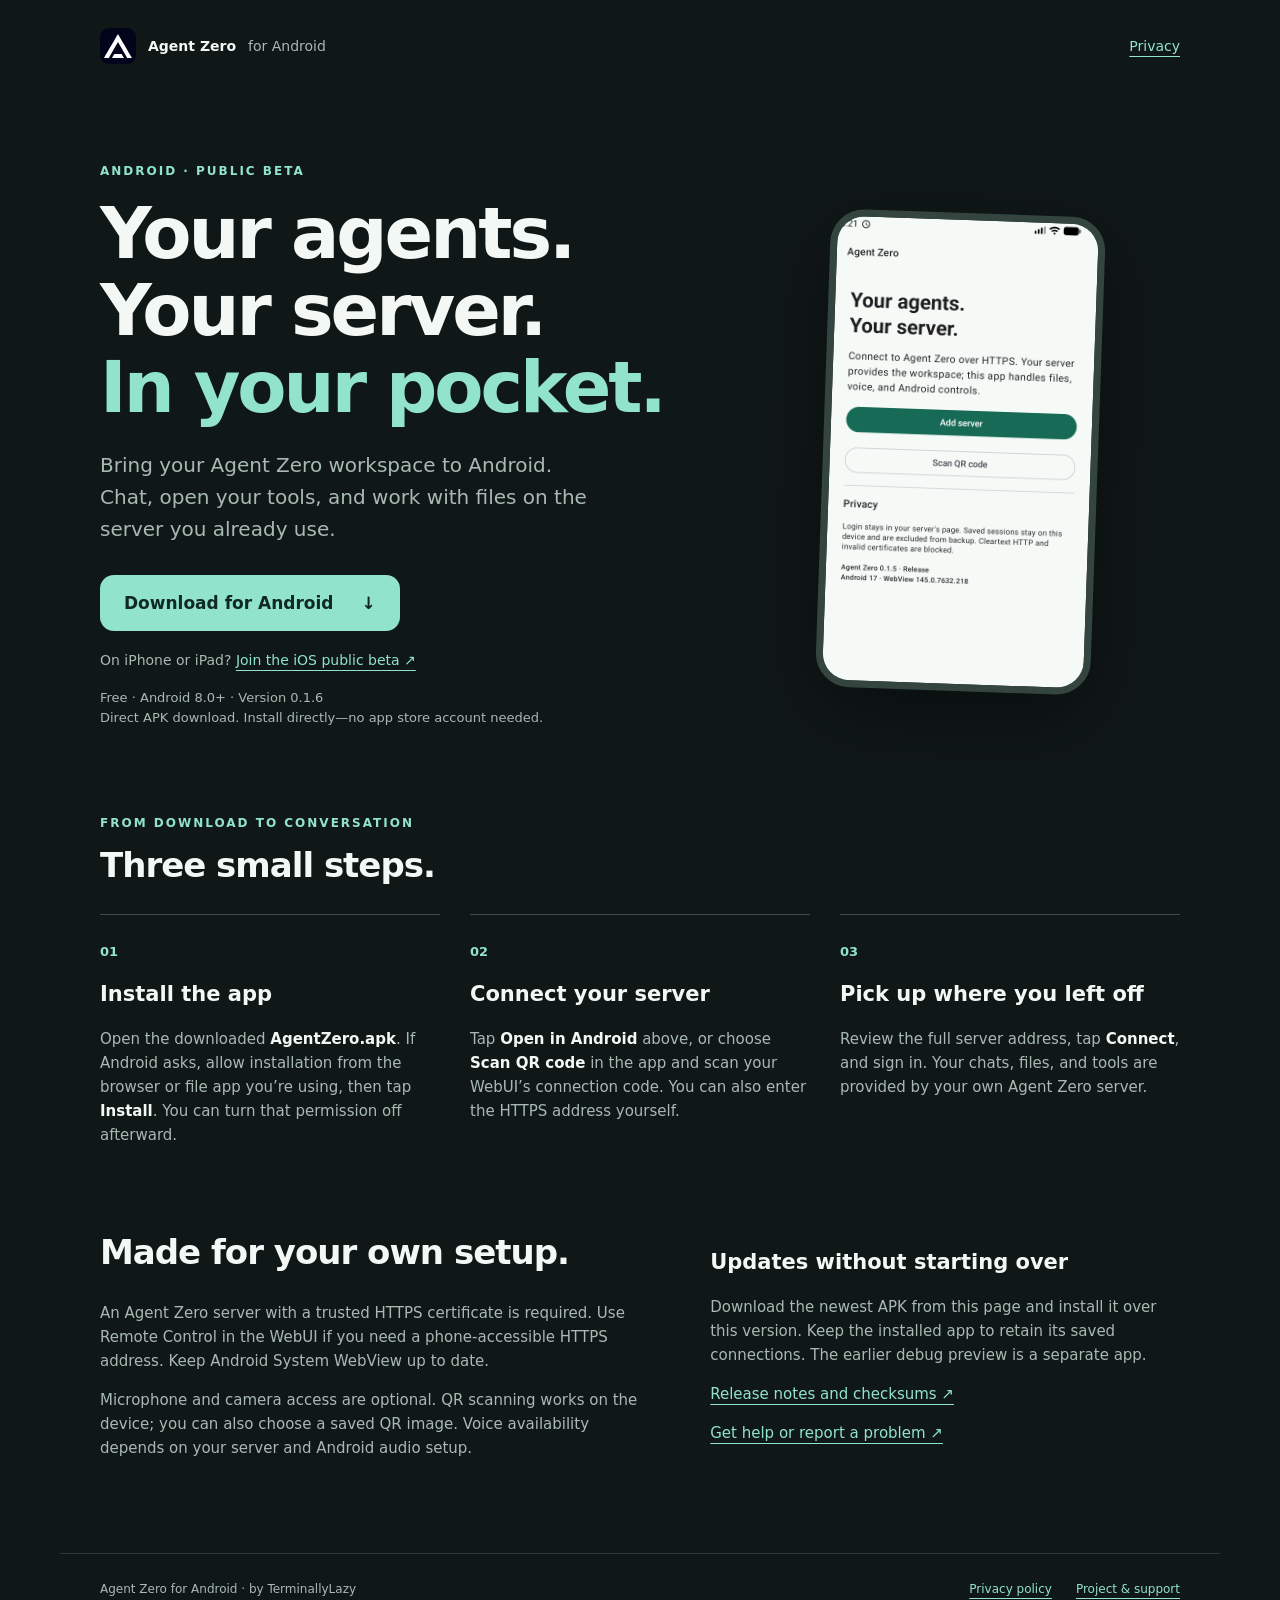
==== distribution/site/index.html @ 4be5605c "Publish Android source and compact mobile downloads with Agent Zero branding" ====
<!doctype html>
<html lang="en">
<head>
  <meta charset="utf-8"><meta name="viewport" content="width=device-width,initial-scale=1">
  <meta name="referrer" content="no-referrer">
  <meta http-equiv="Content-Security-Policy" content="default-src 'self'; script-src 'self'; style-src 'self'; img-src 'self' data:; connect-src 'self'; base-uri 'none'; form-action 'none'; object-src 'none'">
  <title>Agent Zero for Android — Download</title>
  <meta name="description" content="Take your own Agent Zero workspace with you. Download the Android app, then connect to your HTTPS server with a link or QR code.">
  <link rel="icon" href="icon.svg" type="image/svg+xml"><link rel="stylesheet" href="style.css">
  <script type="module" src="install.mjs"></script>
</head>
<body>
  <header><a class="brand" href="./"><img src="icon.svg" width="36" height="36" alt="">Agent Zero <span>for Android</span></a><a href="privacy.html">Privacy</a></header>
  <main>
    <section class="hero">
      <div><p class="eyebrow">ANDROID · PUBLIC BETA</p><h1>Your agents.<br>Your server.<br><em>In your pocket.</em></h1>
        <p class="lead">Bring your Agent Zero workspace to Android. Chat, open your tools, and work with files on the server you already use.</p>
        <a class="button primary" id="download" href="https://github.com/TerminallyLazy/a0-android/releases/latest/download/AgentZero.apk" rel="noreferrer">Download for Android <span aria-hidden="true">↓</span></a>
        <a class="button secondary" id="quick-open" hidden>Already installed? Open app <span aria-hidden="true">↗</span></a>
        <p class="ios-beta">On iPhone or iPad? <a href="https://testflight.apple.com/join/xqAFS5er" rel="noreferrer">Join the iOS public beta ↗</a></p>
        <p class="fine">Free · Android 8.0+ · <span id="version">Version 0.1.6</span><br>Direct APK download. Install directly—no app store account needed.</p>
      </div>
      <div class="preview"><img src="workspace.png" alt="Agent Zero Android connection screen with Add server and Scan QR code controls" width="1080" height="1920"></div>
    </section>
    <section class="connect" id="connect" hidden>
      <div><p class="eyebrow">READY TO CONNECT</p><h2>Connect your server.</h2><p id="server" class="address"></p><p>Installed the app? Open it, review this address, and tap <strong>Connect</strong>. Sign in on your server’s page if asked.</p></div>
      <a class="button primary" id="open-app">Open in Android <span aria-hidden="true">↗</span></a>
    </section>
    <section aria-labelledby="setup"><p class="eyebrow">FROM DOWNLOAD TO CONVERSATION</p><h2 id="setup">Three small steps.</h2>
      <div class="steps">
        <article><span class="number">01</span><h3>Install the app</h3><p>Open the downloaded <strong>AgentZero.apk</strong>. If Android asks, allow installation from the browser or file app you’re using, then tap <strong>Install</strong>. You can turn that permission off afterward.</p></article>
        <article><span class="number">02</span><h3>Connect your server</h3><p>Tap <strong>Open in Android</strong> above, or choose <strong>Scan QR code</strong> in the app and scan your WebUI’s connection code. You can also enter the HTTPS address yourself.</p></article>
        <article><span class="number">03</span><h3>Pick up where you left off</h3><p>Review the full server address, tap <strong>Connect</strong>, and sign in. Your chats, files, and tools are provided by your own Agent Zero server.</p></article>
      </div>
    </section>
    <section class="details"><div><h2>Made for your own setup.</h2><p>An Agent Zero server with a trusted HTTPS certificate is required. Use Remote Control in the WebUI if you need a phone-accessible HTTPS address. Keep Android System WebView up to date.</p><p>Microphone and camera access are optional. QR scanning works on the device; you can also choose a saved QR image. Voice availability depends on your server and Android audio setup.</p></div><div><h3>Updates without starting over</h3><p>Download the newest APK from this page and install it over this version. Keep the installed app to retain its saved connections. The earlier debug preview is a separate app.</p><p><a href="https://github.com/TerminallyLazy/a0-android/releases" rel="noreferrer">Release notes and checksums ↗</a></p><p><a href="https://github.com/TerminallyLazy/a0-android/issues" rel="noreferrer">Get help or report a problem ↗</a></p></div></section>
  </main>
  <footer><span>Agent Zero for Android · by TerminallyLazy</span><a href="privacy.html">Privacy policy</a><a href="https://github.com/TerminallyLazy/a0-android" rel="noreferrer">Project & support</a></footer>
</body></html>
---- distribution/site/style.css ----
:root{color-scheme:dark;--bg:#101817;--panel:#192523;--text:#f3f8f5;--muted:#a8b9b4;--mint:#91e3cb}*{box-sizing:border-box}body{margin:0;background:var(--bg);color:var(--text);font:17px/1.6 system-ui,-apple-system,BlinkMacSystemFont,"Segoe UI",sans-serif}a{color:var(--mint);text-underline-offset:5px}a:focus-visible{outline:3px solid var(--mint);outline-offset:6px}header,main,footer{max-width:1160px;margin:auto;padding:28px 40px}header{display:flex;align-items:center;justify-content:space-between;font-size:14px}.brand{display:flex;align-items:center;gap:12px;color:var(--text);font-weight:700;text-decoration:none}.brand span{font-weight:400;color:var(--muted)}.brand img{border-radius:9px}.hero{display:grid;grid-template-columns:1.3fr 1fr;gap:70px;align-items:center;padding:42px 0 72px}h1{font-size:clamp(44px,5.6vw,72px);line-height:1.07;letter-spacing:-3px;margin:14px 0 24px}h1 em{color:var(--mint);font-style:normal}.eyebrow{font-size:12px;font-weight:700;letter-spacing:2px;color:var(--mint);margin:0 0 12px}.lead{font-size:20px;color:var(--muted);max-width:510px;margin-bottom:30px}.button{display:inline-flex;align-items:center;justify-content:center;gap:28px;min-height:56px;padding:13px 24px;border-radius:14px;font-weight:700;text-decoration:none}.primary{background:var(--mint);color:#102a22}.button:hover{filter:brightness(1.06)}.fine{font-size:13px;color:var(--muted);margin-top:16px}.preview{justify-self:center;max-width:275px;max-height:570px;overflow:hidden;border:7px solid #344540;border-radius:34px;background:var(--panel);box-shadow:0 24px 80px #0006;transform:rotate(2deg)}.preview img{display:block;width:100%;height:auto}.connect{display:flex;align-items:center;gap:40px;justify-content:space-between;background:var(--panel);border:1px solid #344d44;padding:30px;border-radius:24px;margin:0 0 64px}.connect[hidden]{display:none}.connect h2{margin:0}.connect p{margin:8px 0}.connect .button{flex-shrink:0}.address{font-family:ui-monospace,monospace;font-size:15px;overflow-wrap:anywhere;color:var(--mint)}h2{font-size:34px;line-height:1.2;letter-spacing:-1px;margin:0 0 28px}h3{font-size:21px;margin:14px 0 8px}p{color:var(--muted)}strong{color:var(--text)}.steps{display:grid;grid-template-columns:repeat(3,1fr);gap:30px}.steps article{border-top:1px solid #3c4d46;padding-top:22px}.number{font-size:13px;color:var(--mint);font-weight:700}.steps p{font-size:15px}.details{display:grid;grid-template-columns:1.15fr 1fr;gap:70px;margin:70px 0 20px}.details p{font-size:15px}footer{border-top:1px solid #2a3b34;display:flex;gap:24px;color:var(--muted);font-size:12px;margin-top:30px;padding-top:26px;padding-bottom:40px}footer span{margin-right:auto}.prose{max-width:800px}.prose h1{font-size:44px}.prose h2{font-size:24px;margin:34px 0 12px}.prose p{font-size:16px}.prose ul{color:var(--muted)}@media(max-width:760px){header,main,footer{padding-left:22px;padding-right:22px}.brand span{display:none}.hero{grid-template-columns:1fr;gap:36px;padding-top:24px}.hero h1{letter-spacing:-2px}.hero .preview{max-width:230px;max-height:455px;transform:none}.lead{font-size:18px}.button{width:100%}.steps,.details{grid-template-columns:1fr;gap:22px}.connect{display:block;padding:24px}.connect .button{margin-top:18px}.details{margin-top:44px}.steps article{padding-top:16px}footer{flex-wrap:wrap;gap:16px}footer span{flex-basis:100%}}

.button[hidden]{display:none}.secondary{border:1px solid #3c6657;color:var(--mint);margin-top:12px}

.ios-beta{font-size:14px;margin:18px 0 0}
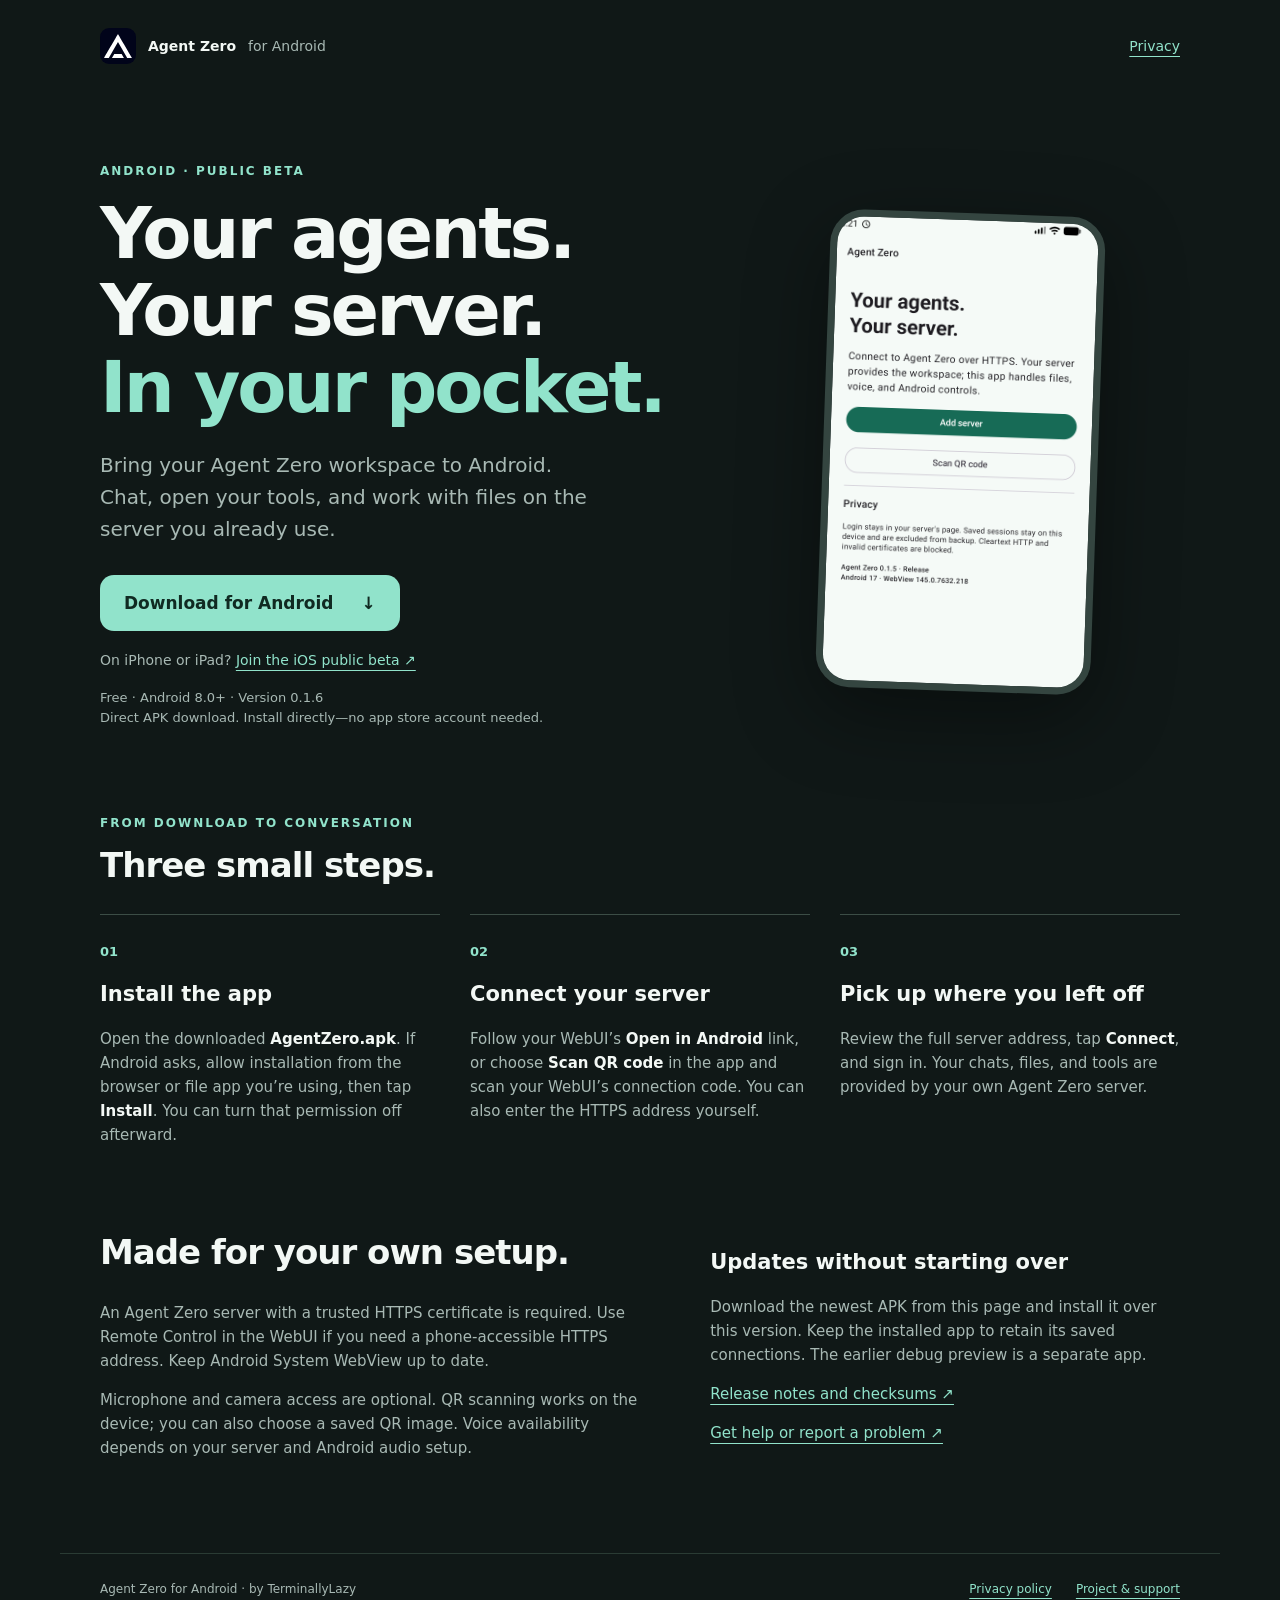
==== commit 8d84d15e: "Record public release verification and clarify connection instructions" ====
--- a/distribution/site/index.html
+++ b/distribution/site/index.html
@@ -29,7 +29,7 @@
     <section aria-labelledby="setup"><p class="eyebrow">FROM DOWNLOAD TO CONVERSATION</p><h2 id="setup">Three small steps.</h2>
       <div class="steps">
         <article><span class="number">01</span><h3>Install the app</h3><p>Open the downloaded <strong>AgentZero.apk</strong>. If Android asks, allow installation from the browser or file app you’re using, then tap <strong>Install</strong>. You can turn that permission off afterward.</p></article>
-        <article><span class="number">02</span><h3>Connect your server</h3><p>Tap <strong>Open in Android</strong> above, or choose <strong>Scan QR code</strong> in the app and scan your WebUI’s connection code. You can also enter the HTTPS address yourself.</p></article>
+        <article><span class="number">02</span><h3>Connect your server</h3><p>Follow your WebUI’s <strong>Open in Android</strong> link, or choose <strong>Scan QR code</strong> in the app and scan your WebUI’s connection code. You can also enter the HTTPS address yourself.</p></article>
         <article><span class="number">03</span><h3>Pick up where you left off</h3><p>Review the full server address, tap <strong>Connect</strong>, and sign in. Your chats, files, and tools are provided by your own Agent Zero server.</p></article>
       </div>
     </section>
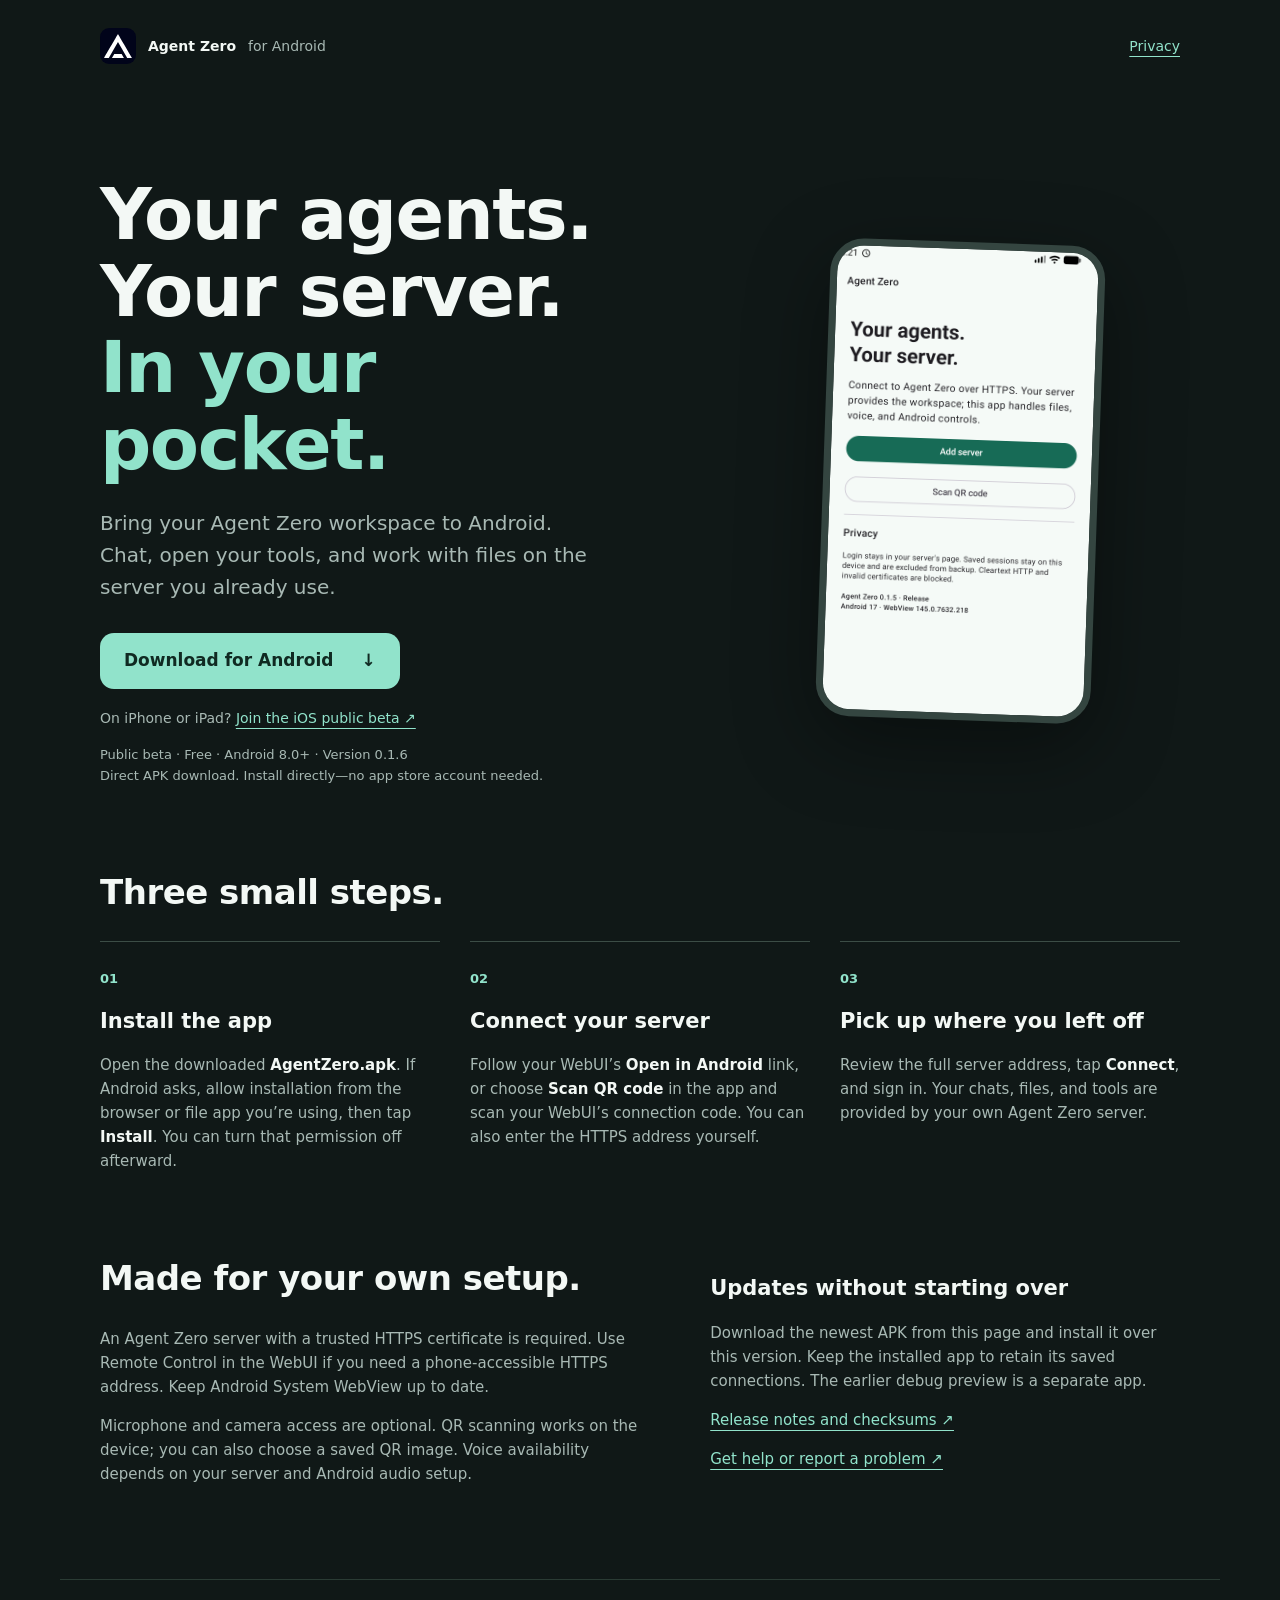
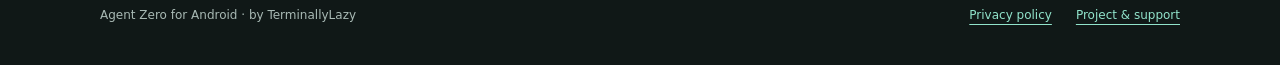
==== commit 6f16516f: "Simplify download and privacy page typography" ====
--- a/distribution/site/index.html
+++ b/distribution/site/index.html
@@ -13,20 +13,20 @@
   <header><a class="brand" href="./"><img src="icon.svg" width="36" height="36" alt="">Agent Zero <span>for Android</span></a><a href="privacy.html">Privacy</a></header>
   <main>
     <section class="hero">
-      <div><p class="eyebrow">ANDROID · PUBLIC BETA</p><h1>Your agents.<br>Your server.<br><em>In your pocket.</em></h1>
+      <div><h1>Your agents.<br>Your server.<br><em>In your pocket.</em></h1>
         <p class="lead">Bring your Agent Zero workspace to Android. Chat, open your tools, and work with files on the server you already use.</p>
         <a class="button primary" id="download" href="https://github.com/TerminallyLazy/a0-android/releases/latest/download/AgentZero.apk" rel="noreferrer">Download for Android <span aria-hidden="true">↓</span></a>
         <a class="button secondary" id="quick-open" hidden>Already installed? Open app <span aria-hidden="true">↗</span></a>
         <p class="ios-beta">On iPhone or iPad? <a href="https://testflight.apple.com/join/xqAFS5er" rel="noreferrer">Join the iOS public beta ↗</a></p>
-        <p class="fine">Free · Android 8.0+ · <span id="version">Version 0.1.6</span><br>Direct APK download. Install directly—no app store account needed.</p>
+        <p class="fine">Public beta · Free · Android 8.0+ · <span id="version">Version 0.1.6</span><br>Direct APK download. Install directly—no app store account needed.</p>
       </div>
       <div class="preview"><img src="workspace.png" alt="Agent Zero Android connection screen with Add server and Scan QR code controls" width="1080" height="1920"></div>
     </section>
     <section class="connect" id="connect" hidden>
-      <div><p class="eyebrow">READY TO CONNECT</p><h2>Connect your server.</h2><p id="server" class="address"></p><p>Installed the app? Open it, review this address, and tap <strong>Connect</strong>. Sign in on your server’s page if asked.</p></div>
+      <div><h2>Connect your server.</h2><p id="server" class="address"></p><p>Installed the app? Open it, review this address, and tap <strong>Connect</strong>. Sign in on your server’s page if asked.</p></div>
       <a class="button primary" id="open-app">Open in Android <span aria-hidden="true">↗</span></a>
     </section>
-    <section aria-labelledby="setup"><p class="eyebrow">FROM DOWNLOAD TO CONVERSATION</p><h2 id="setup">Three small steps.</h2>
+    <section aria-labelledby="setup"><h2 id="setup">Three small steps.</h2>
       <div class="steps">
         <article><span class="number">01</span><h3>Install the app</h3><p>Open the downloaded <strong>AgentZero.apk</strong>. If Android asks, allow installation from the browser or file app you’re using, then tap <strong>Install</strong>. You can turn that permission off afterward.</p></article>
         <article><span class="number">02</span><h3>Connect your server</h3><p>Follow your WebUI’s <strong>Open in Android</strong> link, or choose <strong>Scan QR code</strong> in the app and scan your WebUI’s connection code. You can also enter the HTTPS address yourself.</p></article>
--- a/distribution/site/style.css
+++ b/distribution/site/style.css
@@ -1,5 +1,7 @@
-:root{color-scheme:dark;--bg:#101817;--panel:#192523;--text:#f3f8f5;--muted:#a8b9b4;--mint:#91e3cb}*{box-sizing:border-box}body{margin:0;background:var(--bg);color:var(--text);font:17px/1.6 system-ui,-apple-system,BlinkMacSystemFont,"Segoe UI",sans-serif}a{color:var(--mint);text-underline-offset:5px}a:focus-visible{outline:3px solid var(--mint);outline-offset:6px}header,main,footer{max-width:1160px;margin:auto;padding:28px 40px}header{display:flex;align-items:center;justify-content:space-between;font-size:14px}.brand{display:flex;align-items:center;gap:12px;color:var(--text);font-weight:700;text-decoration:none}.brand span{font-weight:400;color:var(--muted)}.brand img{border-radius:9px}.hero{display:grid;grid-template-columns:1.3fr 1fr;gap:70px;align-items:center;padding:42px 0 72px}h1{font-size:clamp(44px,5.6vw,72px);line-height:1.07;letter-spacing:-3px;margin:14px 0 24px}h1 em{color:var(--mint);font-style:normal}.eyebrow{font-size:12px;font-weight:700;letter-spacing:2px;color:var(--mint);margin:0 0 12px}.lead{font-size:20px;color:var(--muted);max-width:510px;margin-bottom:30px}.button{display:inline-flex;align-items:center;justify-content:center;gap:28px;min-height:56px;padding:13px 24px;border-radius:14px;font-weight:700;text-decoration:none}.primary{background:var(--mint);color:#102a22}.button:hover{filter:brightness(1.06)}.fine{font-size:13px;color:var(--muted);margin-top:16px}.preview{justify-self:center;max-width:275px;max-height:570px;overflow:hidden;border:7px solid #344540;border-radius:34px;background:var(--panel);box-shadow:0 24px 80px #0006;transform:rotate(2deg)}.preview img{display:block;width:100%;height:auto}.connect{display:flex;align-items:center;gap:40px;justify-content:space-between;background:var(--panel);border:1px solid #344d44;padding:30px;border-radius:24px;margin:0 0 64px}.connect[hidden]{display:none}.connect h2{margin:0}.connect p{margin:8px 0}.connect .button{flex-shrink:0}.address{font-family:ui-monospace,monospace;font-size:15px;overflow-wrap:anywhere;color:var(--mint)}h2{font-size:34px;line-height:1.2;letter-spacing:-1px;margin:0 0 28px}h3{font-size:21px;margin:14px 0 8px}p{color:var(--muted)}strong{color:var(--text)}.steps{display:grid;grid-template-columns:repeat(3,1fr);gap:30px}.steps article{border-top:1px solid #3c4d46;padding-top:22px}.number{font-size:13px;color:var(--mint);font-weight:700}.steps p{font-size:15px}.details{display:grid;grid-template-columns:1.15fr 1fr;gap:70px;margin:70px 0 20px}.details p{font-size:15px}footer{border-top:1px solid #2a3b34;display:flex;gap:24px;color:var(--muted);font-size:12px;margin-top:30px;padding-top:26px;padding-bottom:40px}footer span{margin-right:auto}.prose{max-width:800px}.prose h1{font-size:44px}.prose h2{font-size:24px;margin:34px 0 12px}.prose p{font-size:16px}.prose ul{color:var(--muted)}@media(max-width:760px){header,main,footer{padding-left:22px;padding-right:22px}.brand span{display:none}.hero{grid-template-columns:1fr;gap:36px;padding-top:24px}.hero h1{letter-spacing:-2px}.hero .preview{max-width:230px;max-height:455px;transform:none}.lead{font-size:18px}.button{width:100%}.steps,.details{grid-template-columns:1fr;gap:22px}.connect{display:block;padding:24px}.connect .button{margin-top:18px}.details{margin-top:44px}.steps article{padding-top:16px}footer{flex-wrap:wrap;gap:16px}footer span{flex-basis:100%}}
+:root{color-scheme:dark;--bg:#101817;--panel:#192523;--text:#f3f8f5;--muted:#a8b9b4;--mint:#91e3cb}*{box-sizing:border-box}body{margin:0;background:var(--bg);color:var(--text);font:17px/1.6 system-ui,-apple-system,BlinkMacSystemFont,"Segoe UI",sans-serif}a{color:var(--mint);text-underline-offset:5px}a:focus-visible{outline:3px solid var(--mint);outline-offset:6px}header,main,footer{max-width:1160px;margin:auto;padding:28px 40px}header{display:flex;align-items:center;justify-content:space-between;font-size:14px}.brand{display:flex;align-items:center;gap:12px;color:var(--text);font-weight:700;text-decoration:none}.brand span{font-weight:400;color:var(--muted)}.brand img{border-radius:9px}.hero{display:grid;grid-template-columns:1.3fr 1fr;gap:70px;align-items:center;padding:42px 0 72px}h1{font-size:clamp(44px,5.6vw,72px);line-height:1.07;letter-spacing:-.02em;margin:14px 0 24px}h1 em{color:var(--mint);font-style:normal}.lead{font-size:20px;color:var(--muted);max-width:510px;margin-bottom:30px}.button{display:inline-flex;align-items:center;justify-content:center;gap:28px;min-height:56px;padding:13px 24px;border-radius:14px;font-weight:700;text-decoration:none}.primary{background:var(--mint);color:#102a22}.button:hover{filter:brightness(1.06)}.fine{font-size:13px;color:var(--muted);margin-top:16px}.preview{justify-self:center;max-width:275px;max-height:570px;overflow:hidden;border:7px solid #344540;border-radius:34px;background:var(--panel);box-shadow:0 24px 80px #0006;transform:rotate(2deg)}.preview img{display:block;width:100%;height:auto}.connect{display:flex;align-items:center;gap:40px;justify-content:space-between;background:var(--panel);border:1px solid #344d44;padding:30px;border-radius:24px;margin:0 0 64px}.connect[hidden]{display:none}.connect h2{margin:0}.connect p{margin:8px 0}.connect .button{flex-shrink:0}.address{font-family:ui-monospace,monospace;font-size:15px;overflow-wrap:anywhere;color:var(--mint)}h2{font-size:34px;line-height:1.2;letter-spacing:-.015em;margin:0 0 28px}h3{font-size:21px;margin:14px 0 8px}p{color:var(--muted)}strong{color:var(--text)}.steps{display:grid;grid-template-columns:repeat(3,1fr);gap:30px}.steps article{border-top:1px solid #3c4d46;padding-top:22px}.number{font-size:13px;color:var(--mint);font-weight:700}.steps p{font-size:15px}.details{display:grid;grid-template-columns:1.15fr 1fr;gap:70px;margin:70px 0 20px}.details p{font-size:15px}footer{border-top:1px solid #2a3b34;display:flex;gap:24px;color:var(--muted);font-size:12px;margin-top:30px;padding-top:26px;padding-bottom:40px}footer span{margin-right:auto}.prose{max-width:800px}.prose h1{font-size:44px}.prose h2{font-size:24px;margin:34px 0 12px}.prose p{font-size:16px}.prose ul{color:var(--muted)}@media(max-width:760px){header,main,footer{padding-left:22px;padding-right:22px}.brand span{display:none}.hero{grid-template-columns:1fr;gap:36px;padding-top:24px}.hero .preview{max-width:230px;max-height:455px;transform:none}.lead{font-size:18px}.button{width:100%}.steps,.details{grid-template-columns:1fr;gap:22px}.connect{display:block;padding:24px}.connect .button{margin-top:18px}.details{margin-top:44px}.steps article{padding-top:16px}footer{flex-wrap:wrap;gap:16px}footer span{flex-basis:100%}}
 
 .button[hidden]{display:none}.secondary{border:1px solid #3c6657;color:var(--mint);margin-top:12px}
 
 .ios-beta{font-size:14px;margin:18px 0 0}
+
+.prose .policy-updated{font-size:14px;margin:-10px 0 28px}
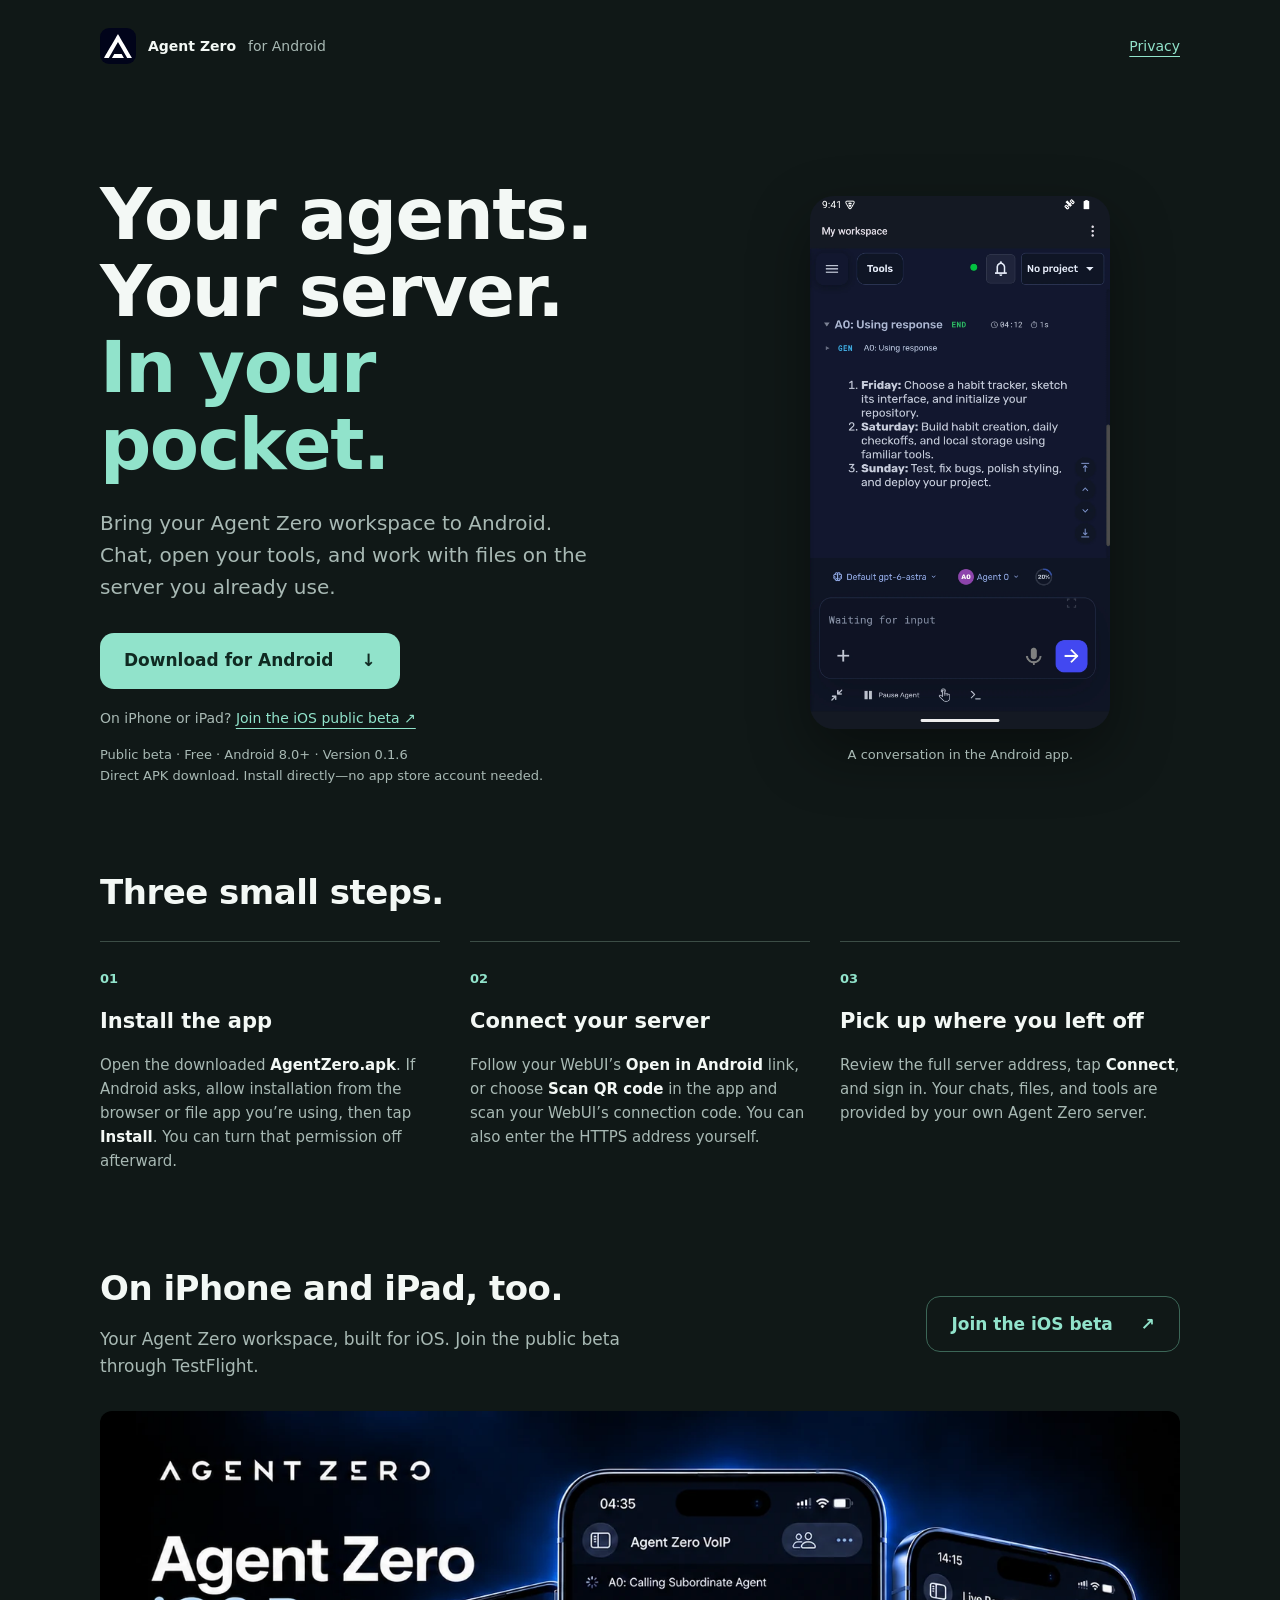
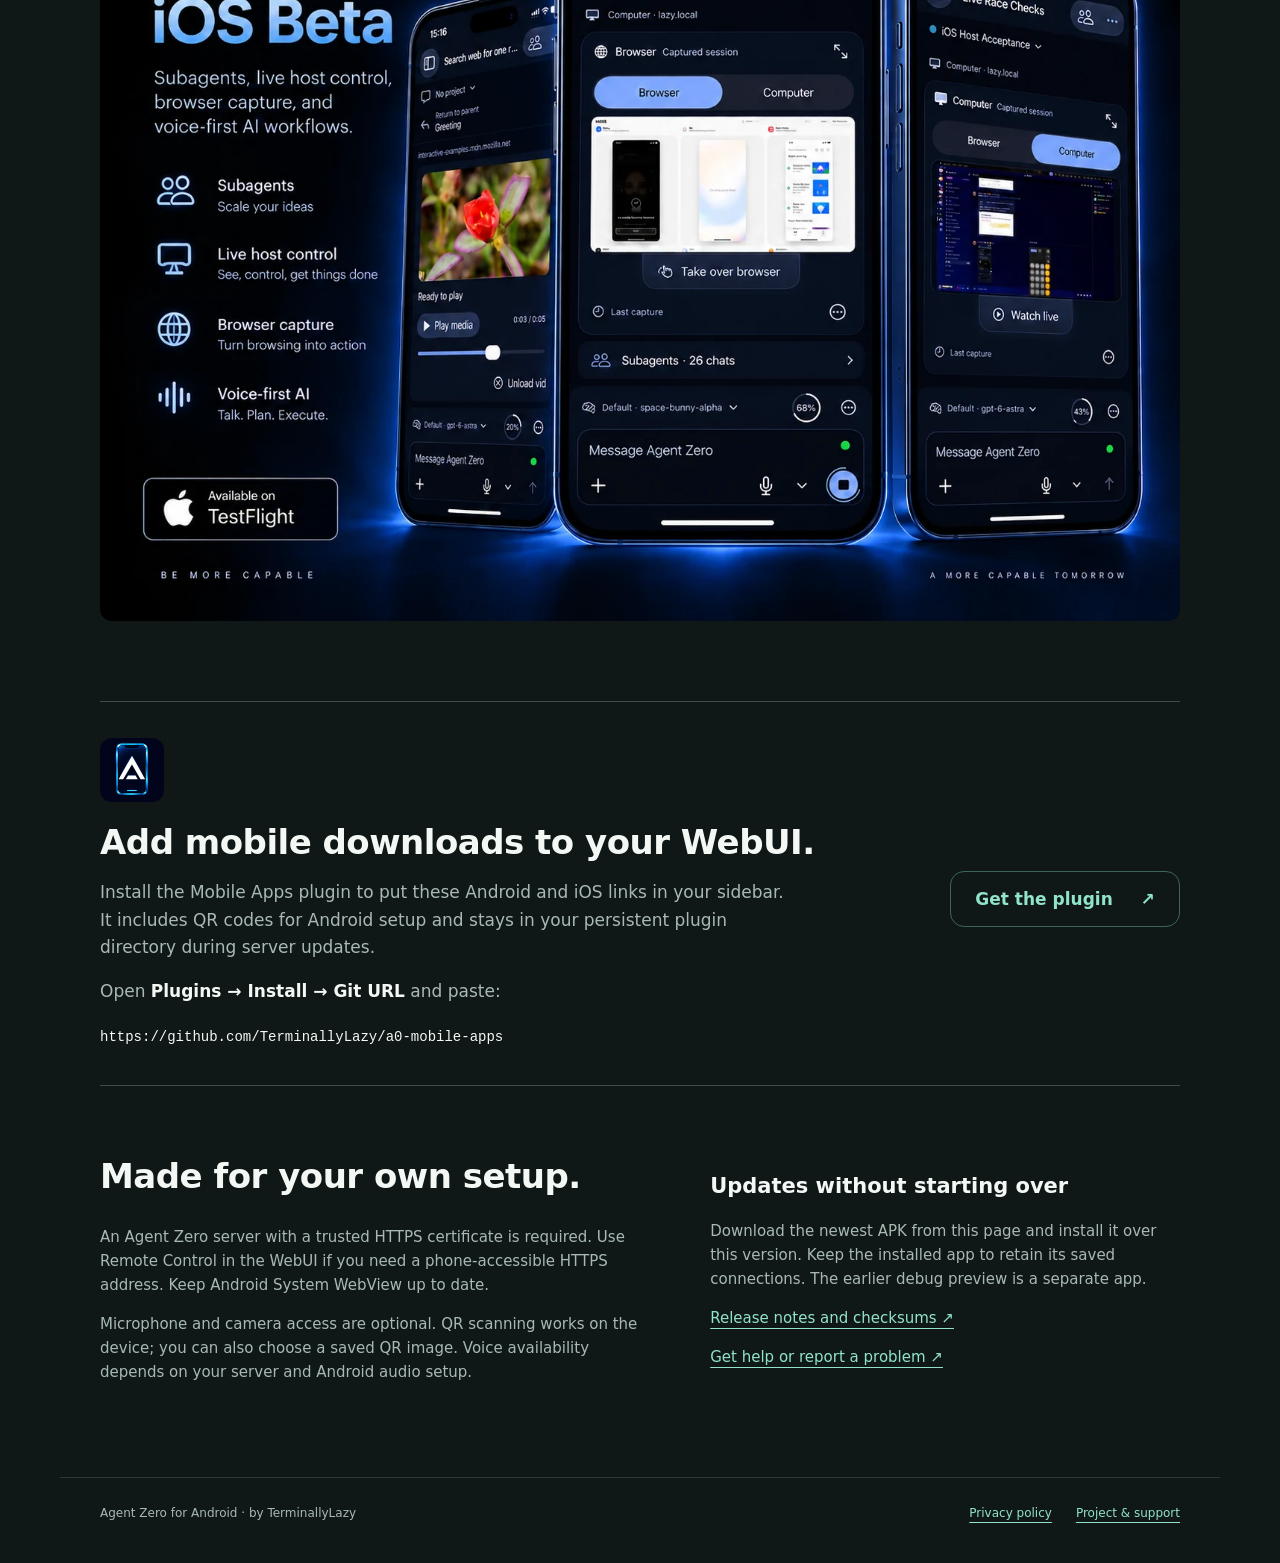
==== commit 9b5fd962: "Publish Mobile Apps plugin install guide and updated Android and iOS previews" ====
--- a/distribution/site/index.html
+++ b/distribution/site/index.html
@@ -20,7 +20,7 @@
         <p class="ios-beta">On iPhone or iPad? <a href="https://testflight.apple.com/join/xqAFS5er" rel="noreferrer">Join the iOS public beta ↗</a></p>
         <p class="fine">Public beta · Free · Android 8.0+ · <span id="version">Version 0.1.6</span><br>Direct APK download. Install directly—no app store account needed.</p>
       </div>
-      <div class="preview"><img src="workspace.png" alt="Agent Zero Android connection screen with Add server and Scan QR code controls" width="1080" height="1920"></div>
+      <figure class="preview"><img src="workspace.webp" alt="Agent Zero on Android showing a conversation and its full message composer" width="1080" height="1920"><figcaption>A conversation in the Android app.</figcaption></figure>
     </section>
     <section class="connect" id="connect" hidden>
       <div><h2>Connect your server.</h2><p id="server" class="address"></p><p>Installed the app? Open it, review this address, and tap <strong>Connect</strong>. Sign in on your server’s page if asked.</p></div>
@@ -33,6 +33,11 @@
         <article><span class="number">03</span><h3>Pick up where you left off</h3><p>Review the full server address, tap <strong>Connect</strong>, and sign in. Your chats, files, and tools are provided by your own Agent Zero server.</p></article>
       </div>
     </section>
+    <section class="ios-showcase" aria-labelledby="ios-title">
+      <div class="ios-intro"><div><h2 id="ios-title">On iPhone and iPad, too.</h2><p>Your Agent Zero workspace, built for iOS. Join the public beta through TestFlight.</p></div><a class="button secondary" href="https://testflight.apple.com/join/xqAFS5er" rel="noreferrer">Join the iOS beta <span aria-hidden="true">↗</span></a></div>
+      <a class="ios-art" href="https://testflight.apple.com/join/xqAFS5er" rel="noreferrer" aria-label="Join the Agent Zero iOS public beta on TestFlight"><img src="ios-beta.webp" alt="Agent Zero iOS Beta: native conversations, subagents, browser capture, live host control, and voice workflows" width="1448" height="1086" loading="lazy"></a>
+    </section>
+    <section class="plugin-install" aria-labelledby="plugin-title"><div><img class="plugin-logo" src="mobile-apps.webp" width="64" height="64" alt="Mobile Apps plugin logo" loading="lazy"><h2 id="plugin-title">Add mobile downloads to your WebUI.</h2><p>Install the Mobile Apps plugin to put these Android and iOS links in your sidebar. It includes QR codes for Android setup and stays in your persistent plugin directory during server updates.</p><p>Open <strong>Plugins → Install → Git URL</strong> and paste:</p><code>https://github.com/TerminallyLazy/a0-mobile-apps</code></div><a class="button secondary" href="https://github.com/TerminallyLazy/a0-mobile-apps" rel="noreferrer">Get the plugin <span aria-hidden="true">↗</span></a></section>
     <section class="details"><div><h2>Made for your own setup.</h2><p>An Agent Zero server with a trusted HTTPS certificate is required. Use Remote Control in the WebUI if you need a phone-accessible HTTPS address. Keep Android System WebView up to date.</p><p>Microphone and camera access are optional. QR scanning works on the device; you can also choose a saved QR image. Voice availability depends on your server and Android audio setup.</p></div><div><h3>Updates without starting over</h3><p>Download the newest APK from this page and install it over this version. Keep the installed app to retain its saved connections. The earlier debug preview is a separate app.</p><p><a href="https://github.com/TerminallyLazy/a0-android/releases" rel="noreferrer">Release notes and checksums ↗</a></p><p><a href="https://github.com/TerminallyLazy/a0-android/issues" rel="noreferrer">Get help or report a problem ↗</a></p></div></section>
   </main>
   <footer><span>Agent Zero for Android · by TerminallyLazy</span><a href="privacy.html">Privacy policy</a><a href="https://github.com/TerminallyLazy/a0-android" rel="noreferrer">Project & support</a></footer>
--- a/distribution/site/style.css
+++ b/distribution/site/style.css
@@ -1,7 +1,11 @@
-:root{color-scheme:dark;--bg:#101817;--panel:#192523;--text:#f3f8f5;--muted:#a8b9b4;--mint:#91e3cb}*{box-sizing:border-box}body{margin:0;background:var(--bg);color:var(--text);font:17px/1.6 system-ui,-apple-system,BlinkMacSystemFont,"Segoe UI",sans-serif}a{color:var(--mint);text-underline-offset:5px}a:focus-visible{outline:3px solid var(--mint);outline-offset:6px}header,main,footer{max-width:1160px;margin:auto;padding:28px 40px}header{display:flex;align-items:center;justify-content:space-between;font-size:14px}.brand{display:flex;align-items:center;gap:12px;color:var(--text);font-weight:700;text-decoration:none}.brand span{font-weight:400;color:var(--muted)}.brand img{border-radius:9px}.hero{display:grid;grid-template-columns:1.3fr 1fr;gap:70px;align-items:center;padding:42px 0 72px}h1{font-size:clamp(44px,5.6vw,72px);line-height:1.07;letter-spacing:-.02em;margin:14px 0 24px}h1 em{color:var(--mint);font-style:normal}.lead{font-size:20px;color:var(--muted);max-width:510px;margin-bottom:30px}.button{display:inline-flex;align-items:center;justify-content:center;gap:28px;min-height:56px;padding:13px 24px;border-radius:14px;font-weight:700;text-decoration:none}.primary{background:var(--mint);color:#102a22}.button:hover{filter:brightness(1.06)}.fine{font-size:13px;color:var(--muted);margin-top:16px}.preview{justify-self:center;max-width:275px;max-height:570px;overflow:hidden;border:7px solid #344540;border-radius:34px;background:var(--panel);box-shadow:0 24px 80px #0006;transform:rotate(2deg)}.preview img{display:block;width:100%;height:auto}.connect{display:flex;align-items:center;gap:40px;justify-content:space-between;background:var(--panel);border:1px solid #344d44;padding:30px;border-radius:24px;margin:0 0 64px}.connect[hidden]{display:none}.connect h2{margin:0}.connect p{margin:8px 0}.connect .button{flex-shrink:0}.address{font-family:ui-monospace,monospace;font-size:15px;overflow-wrap:anywhere;color:var(--mint)}h2{font-size:34px;line-height:1.2;letter-spacing:-.015em;margin:0 0 28px}h3{font-size:21px;margin:14px 0 8px}p{color:var(--muted)}strong{color:var(--text)}.steps{display:grid;grid-template-columns:repeat(3,1fr);gap:30px}.steps article{border-top:1px solid #3c4d46;padding-top:22px}.number{font-size:13px;color:var(--mint);font-weight:700}.steps p{font-size:15px}.details{display:grid;grid-template-columns:1.15fr 1fr;gap:70px;margin:70px 0 20px}.details p{font-size:15px}footer{border-top:1px solid #2a3b34;display:flex;gap:24px;color:var(--muted);font-size:12px;margin-top:30px;padding-top:26px;padding-bottom:40px}footer span{margin-right:auto}.prose{max-width:800px}.prose h1{font-size:44px}.prose h2{font-size:24px;margin:34px 0 12px}.prose p{font-size:16px}.prose ul{color:var(--muted)}@media(max-width:760px){header,main,footer{padding-left:22px;padding-right:22px}.brand span{display:none}.hero{grid-template-columns:1fr;gap:36px;padding-top:24px}.hero .preview{max-width:230px;max-height:455px;transform:none}.lead{font-size:18px}.button{width:100%}.steps,.details{grid-template-columns:1fr;gap:22px}.connect{display:block;padding:24px}.connect .button{margin-top:18px}.details{margin-top:44px}.steps article{padding-top:16px}footer{flex-wrap:wrap;gap:16px}footer span{flex-basis:100%}}
+:root{color-scheme:dark;--bg:#101817;--panel:#192523;--text:#f3f8f5;--muted:#a8b9b4;--mint:#91e3cb}*{box-sizing:border-box}body{margin:0;background:var(--bg);color:var(--text);font:17px/1.6 system-ui,-apple-system,BlinkMacSystemFont,"Segoe UI",sans-serif}a{color:var(--mint);text-underline-offset:5px}a:focus-visible{outline:3px solid var(--mint);outline-offset:6px}header,main,footer{max-width:1160px;margin:auto;padding:28px 40px}header{display:flex;align-items:center;justify-content:space-between;font-size:14px}.brand{display:flex;align-items:center;gap:12px;color:var(--text);font-weight:700;text-decoration:none}.brand span{font-weight:400;color:var(--muted)}.brand img{border-radius:9px}.hero{display:grid;grid-template-columns:1.3fr 1fr;gap:70px;align-items:center;padding:42px 0 72px}h1{font-size:clamp(44px,5.6vw,72px);line-height:1.07;letter-spacing:-.02em;margin:14px 0 24px}h1 em{color:var(--mint);font-style:normal}.lead{font-size:20px;color:var(--muted);max-width:510px;margin-bottom:30px}.button{display:inline-flex;align-items:center;justify-content:center;gap:28px;min-height:56px;padding:13px 24px;border-radius:14px;font-weight:700;text-decoration:none}.primary{background:var(--mint);color:#102a22}.button:hover{filter:brightness(1.06)}.fine{font-size:13px;color:var(--muted);margin-top:16px}.preview{justify-self:center;width:300px;max-width:100%;margin:0}.preview img{display:block;width:100%;height:auto;border-radius:24px;box-shadow:0 24px 60px #0006}.preview figcaption{font-size:13px;text-align:center;color:var(--muted);margin-top:16px}.connect{display:flex;align-items:center;gap:40px;justify-content:space-between;background:var(--panel);border:1px solid #344d44;padding:30px;border-radius:24px;margin:0 0 64px}.connect[hidden]{display:none}.connect h2{margin:0}.connect p{margin:8px 0}.connect .button{flex-shrink:0}.address{font-family:ui-monospace,monospace;font-size:15px;overflow-wrap:anywhere;color:var(--mint)}h2{font-size:34px;line-height:1.2;letter-spacing:-.015em;margin:0 0 28px}h3{font-size:21px;margin:14px 0 8px}p{color:var(--muted)}strong{color:var(--text)}.steps{display:grid;grid-template-columns:repeat(3,1fr);gap:30px}.steps article{border-top:1px solid #3c4d46;padding-top:22px}.number{font-size:13px;color:var(--mint);font-weight:700}.steps p{font-size:15px}.details{display:grid;grid-template-columns:1.15fr 1fr;gap:70px;margin:70px 0 20px}.details p{font-size:15px}footer{border-top:1px solid #2a3b34;display:flex;gap:24px;color:var(--muted);font-size:12px;margin-top:30px;padding-top:26px;padding-bottom:40px}footer span{margin-right:auto}.prose{max-width:800px}.prose h1{font-size:44px}.prose h2{font-size:24px;margin:34px 0 12px}.prose p{font-size:16px}.prose ul{color:var(--muted)}@media(max-width:760px){header,main,footer{padding-left:22px;padding-right:22px}.brand span{display:none}.hero{grid-template-columns:1fr;gap:36px;padding-top:24px}.hero .preview{width:300px;max-width:100%}.lead{font-size:18px}.button{width:100%}.steps,.details{grid-template-columns:1fr;gap:22px}.connect{display:block;padding:24px}.connect .button{margin-top:18px}.details{margin-top:44px}.steps article{padding-top:16px}footer{flex-wrap:wrap;gap:16px}footer span{flex-basis:100%}}
 
 .button[hidden]{display:none}.secondary{border:1px solid #3c6657;color:var(--mint);margin-top:12px}
 
 .ios-beta{font-size:14px;margin:18px 0 0}
 
 .prose .policy-updated{font-size:14px;margin:-10px 0 28px}
+
+.ios-showcase{margin:80px 0}.ios-intro{display:flex;align-items:center;justify-content:space-between;gap:40px;margin-bottom:30px}.ios-intro h2{margin-bottom:12px}.ios-intro p{max-width:560px;margin-bottom:0}.ios-intro .button{flex-shrink:0;margin:0}.ios-art{display:block}.ios-art img{display:block;width:100%;height:auto;border-radius:12px}.plugin-install{display:flex;align-items:center;justify-content:space-between;gap:48px;padding:36px 0;border-block:1px solid #3c4d46}.plugin-install h2{margin-bottom:16px}.plugin-install p{max-width:700px}.plugin-install code{font-size:14px;overflow-wrap:anywhere;color:var(--text)}.plugin-install .button{flex-shrink:0}::selection{background:var(--mint);color:var(--bg)}@media(max-width:760px){.ios-showcase{margin:52px 0}.ios-intro,.plugin-install{display:block}.ios-intro .button{margin-top:22px}.plugin-install .button{margin-top:24px}.ios-art img{border-radius:8px}}
+
+.plugin-logo{display:block;border-radius:12px;margin-bottom:20px}
